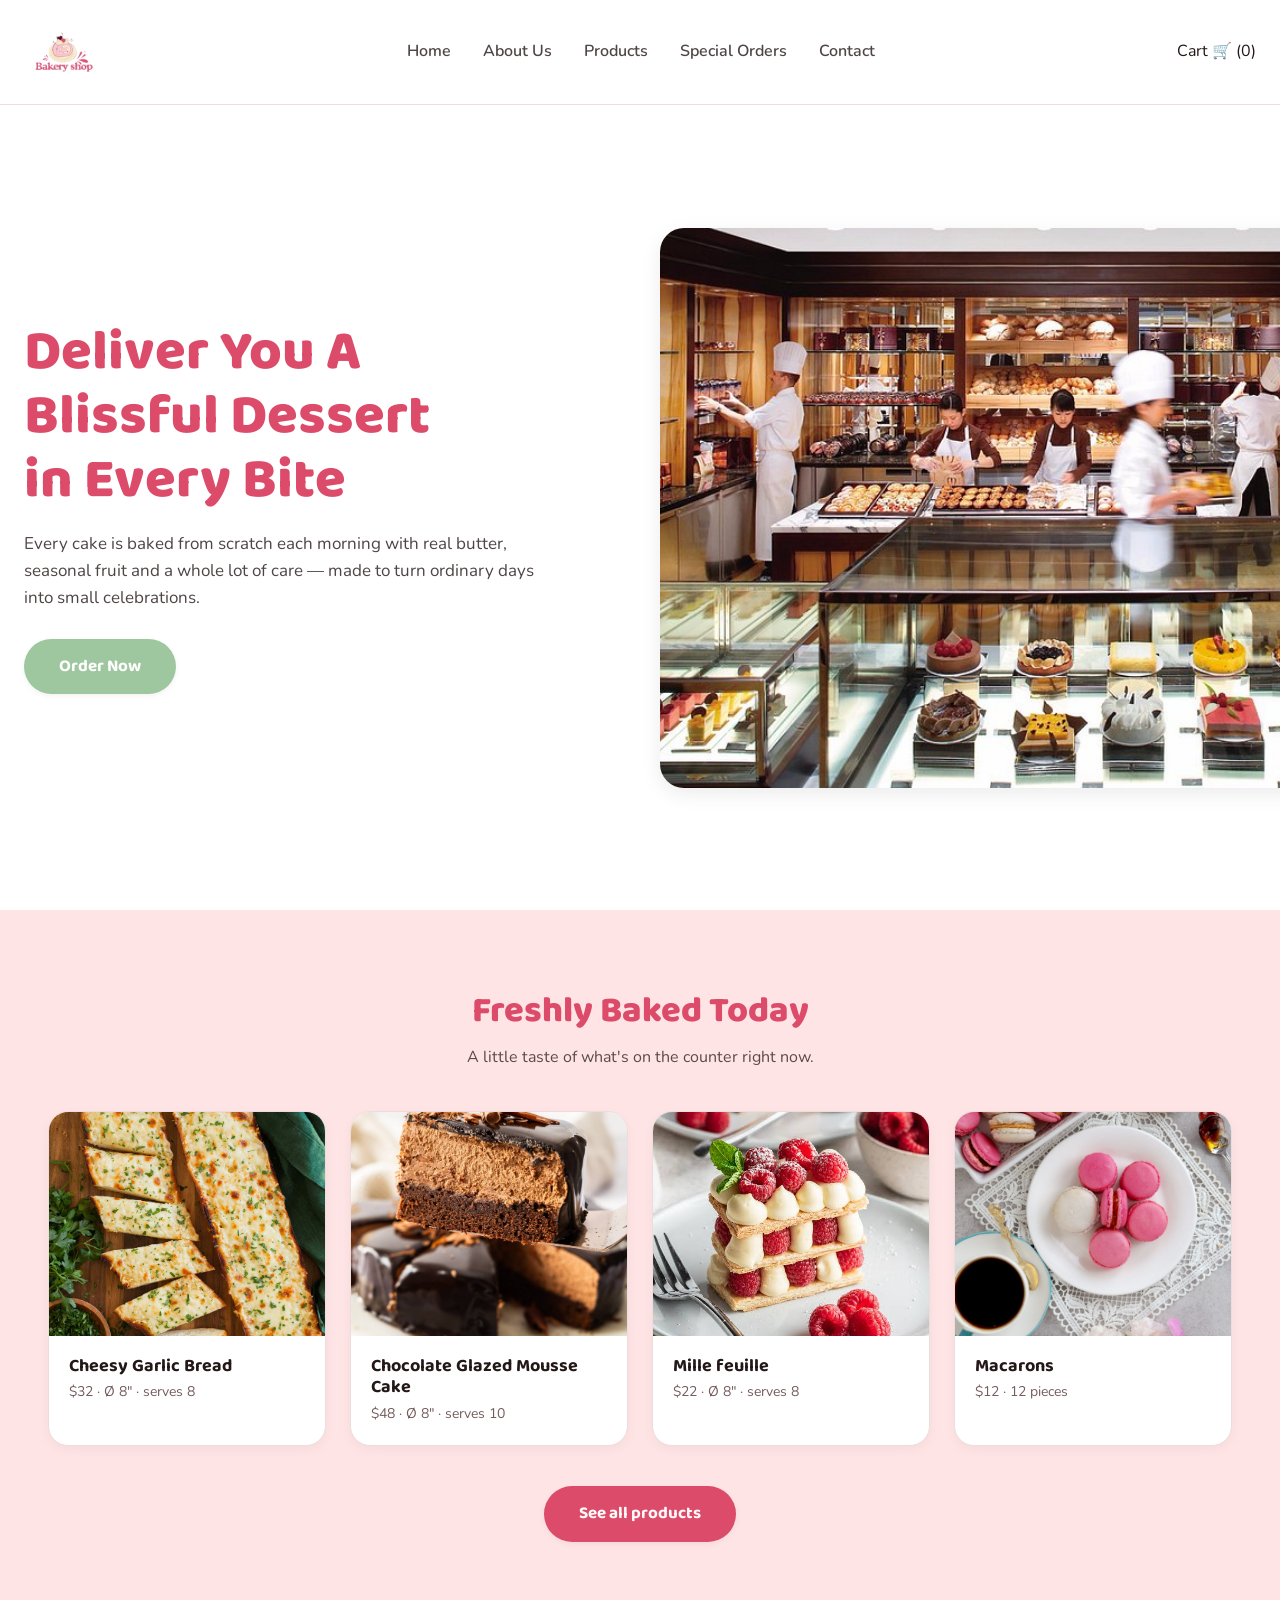
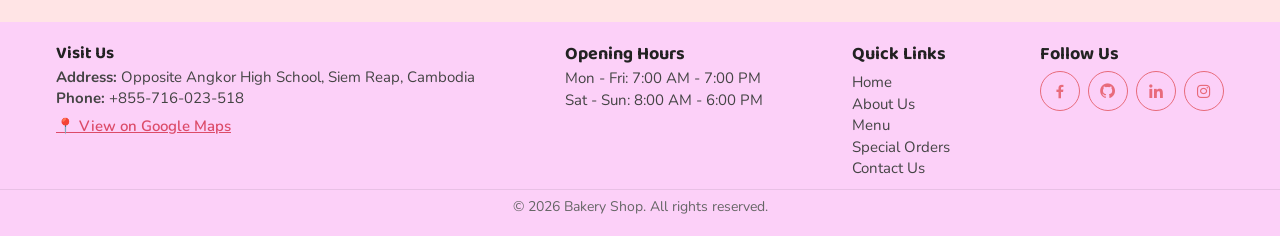
==== index.html @ 55cea6f2 "Update index.html" ====
<!DOCTYPE html>
<html lang="en">
<head>
  <meta charset="utf-8" />
  <meta name="viewport" content="width=device-width, initial-scale=1" />
  <title>Backery Shop</title>
  <meta name="description" content="Handcrafted cakes, cupcakes and tarts baked fresh daily. Order online or design your own special celebration cake." />
  <!-- Boxicons -->
  <link href="https://unpkg.com/boxicons@2.1.4/css/boxicons.min.css" rel="stylesheet">
  <link rel="icon" href="images/logo.png" type="image/png" />
  <link rel="preconnect" href="https://fonts.googleapis.com" />
  <link rel="preconnect" href="https://fonts.gstatic.com" crossorigin />
  <link href="https://fonts.googleapis.com/css2?family=Baloo+2:wght@600;700;800&family=Nunito:wght@400;600;700&display=swap" rel="stylesheet" />
  <link rel="stylesheet" href="css/style.css" />
</head>
<body>
  <header class="site-header">
    <div class="container header-inner">
      <a href="html/index.html" class="logo"><img src="images/logo.png" alt="Bakery Shop logo" /></a>
      <nav class="nav">
        <a href="html/index.html">Home</a>
        <a href="html/about.html">About Us</a>
        <a href="html/products.html">Products</a>
        <a href="html/special-orders.html">Special Orders</a>
        <a href="html/contact.html">Contact</a>
      </nav>
      <!-- ADD THE CART LINK HERE -->
      <a href="html/cart.html" id="nav-cart-link">Cart 🛒 (<span class="cart-count">0</span>)</a>
    </div>
  </header>

  <main>
    <section class="hero">
      <div class="hero-text">
        <h1>Deliver You A<br />Blissful Dessert<br />in Every Bite</h1>
        <p>Every cake is baked from scratch each morning with real butter, seasonal fruit and a whole lot of care — made to turn ordinary days into small celebrations.</p>
        <a href="html/products.html" class="btn btn-mint">Order Now</a>
      </div>
      <div class="hero-image">
        <img src="images/hero.png" alt="Assorted mini cakes decorated with fresh fruit and flowers" />
      </div>
    </section>

    <section class="section section-blush">
      <div class="container">
        <h2 class="section-title">Freshly Baked Today</h2>
        <p class="section-subtitle">A little taste of what's on the counter right now.</p>
        <div id="featured-grid" class="card-grid four"></div>
        <div class="center" style="margin-top:2.5rem">
          <a href="html/products.html" class="btn btn-blush">See all products</a>
        </div>
      </div>
    </section>
  </main>

 <footer class="site-footer">
  <div class="container footer-inner">
    <div>
      <h2>Visit Us</h2>
      <p><strong>Address:</strong> Opposite Angkor High School, Siem Reap, Cambodia</p>
      <p><strong>Phone:</strong> +855-716-023-518</p>
      <p style="margin-top: 8px;">
        <a href="https://maps.google.com/?q=Angkor+High+School+Siem+Reap" target="_blank" rel="noopener noreferrer" style="text-decoration: underline; color: var(--primary); font-weight: 600;">
          📍 View on Google Maps
        </a>
      </p>
    </div>

    <div>
      <h3>Opening Hours</h3>
      <p>Mon - Fri: 7:00 AM - 7:00 PM</p>
      <p>Sat - Sun: 8:00 AM - 6:00 PM</p>
    </div>

    <div>
      <h3>Quick Links</h3>
      <ul style="list-style: none; margin-top: 8px; line-height: 1.8;">
        <li><a href="html/index.html">Home</a></li>
        <li><a href="html/about.html">About Us</a></li>
        <li><a href="html/products.html">Menu</a></li>
        <li><a href="html/special-orders.html">Special Orders</a></li>
        <li><a href="html/contact.html">Contact Us</a></li>
      </ul>
    </div>

    <div class="footer-social">
      <h3>Follow Us</h3>
      <div class="social-media">
        <a href="https://web.facebook.com/chhouk.sreyying/"><i class='bx bxl-facebook'></i></a>
        <a href="https://github.com/chhouksreyying-svg"><i class='bx bxl-github'></i></a>
        <a href="https://www.linkedin.com/in/chhouk-sreyying-0b2b1b21a/"><i class='bx bxl-linkedin'></i></a>
        <a href="https://www.instagram.com/dohyinn_/"><i class='bx bxl-instagram'></i></a>
      </div>
    </div>
  </div>
  <div class="footer-bottom">
    <p>&copy; 2026 Bakery Shop. All rights reserved.</p>
  </div>
</footer>

  <script src="javascript/script.js"></script>
  <script>renderFeatured();</script>
</body>
</html>
---- css/style.css ----
/* Bakery Shop — Full Screen Hero & Pixel-Based Styles */

:root {
  --background: #ffffff;
  --foreground: oklch(0.22 0.02 20);
  --primary: oklch(0.62 0.18 12);
  --primary-foreground: oklch(0.99 0.005 20);
  --muted-foreground: oklch(0.5 0.03 20);
  --border: oklch(0.91 0.02 20);
  --mint: oklch(0.79 0.07 145);
  --blush: oklch(0.94 0.03 15);
  --footer: oklch(0.9 0.06 330);
  --font-display: "Baloo 2", ui-rounded, system-ui, sans-serif;
  --font-sans: "Nunito", ui-sans-serif, system-ui, sans-serif;
}

*,
*::before,
*::after {
  margin: 0;
  padding: 0;
  box-sizing: border-box;
}

html {
  font-size: 16px;
  scroll-behavior: smooth;
}

body {
  background: var(--background);
  color: var(--foreground);
  font-family: var(--font-sans);
  line-height: 1.6;
  display: flex;
  flex-direction: column;
  min-height: 100vh;
  width: 100%;
  overflow-x: hidden;
}

main {
  flex: 1;
  width: 100%;
}

h1,
h2,
h3,
h4 {
  font-family: var(--font-display);
  line-height: 1.2;
}

img {
  display: block;
  max-width: 100%;
  height: auto;
}

a {
  color: inherit;
  text-decoration: none;
}

/* ---------- Layout Containers ---------- */
.container {
  width: 100%;
  max-width: 1280px;
  margin: 0 auto;
  padding-left: 24px;
  padding-right: 24px;
}

.center {
  text-align: center;
}

/* ---------- Header ---------- */
.site-header {
  width: 100%;
  position: sticky;
  top: 0;
  z-index: 1000;
  background: rgba(255, 255, 255, 0.95);
  backdrop-filter: blur(8px);
  border-bottom: 1px solid var(--border);
}

.header-inner {
  width: 100%;
  max-width: 1280px;
  margin: 0 auto;
  display: flex;
  align-items: center;
  justify-content: space-between;
  gap: 16px;
  padding: 12px 24px;
}

.logo img {
  height: 80px;
  width: 80px;
  object-fit: contain;
  transition: transform 0.2s ease;
}

.logo img:hover {
  transform: scale(1.03);
}

.nav {
  display: flex;
  flex-wrap: wrap;
  gap: 16px 32px;
  font-weight: 600;
  justify-content: flex-end;
}

.nav a {
  color: color-mix(in oklch, var(--foreground) 80%, transparent);
  transition: color 0.2s ease;
  position: relative;
}

.nav a::after {
  content: '';
  position: absolute;
  width: 0;
  height: 2px;
  bottom: -4px;
  left: 0;
  background-color: var(--primary);
  transition: width 0.2s ease;
}

.nav a:hover::after,
.nav a.active::after {
  width: 100%;
}

.nav a:hover,
.nav a.active {
  color: var(--primary);
}

/* ---------- Buttons ---------- */
.btn {
  display: inline-block;
  padding: 14px 35px;
  border: none;
  border-radius: 9999px;
  font-family: var(--font-display);
  font-size: 17px;
  font-weight: 700;
  cursor: pointer;
  text-align: center;
  transition: transform 0.15s ease, filter 0.15s ease, box-shadow 0.15s ease;
  box-shadow: 0 2px 6px rgba(0, 0, 0, 0.05);
}

.btn:hover {
  transform: translateY(-2px);
  filter: brightness(1.05);
  box-shadow: 0 4px 12px rgba(0, 0, 0, 0.1);
}

.btn-mint {
  background: var(--mint);
  color: #fff;
}

.btn-blush {
  background: var(--primary);
  color: var(--primary-foreground);
}

.btn-outline {
  background: transparent;
  border: 1px solid var(--border);
  color: var(--foreground);
}

.btn-row {
  margin-top: 32px;
  display: flex;
  flex-wrap: wrap;
  gap: 12px;
}

/* ---------- Hero Section (Full Screen Size) ---------- */
.hero {
  width: 100%;
  max-width: 1280px;
  margin: 0 auto;
  display: grid;
  grid-template-columns: 1fr 1fr;
  align-items: center;
  min-height: calc(100vh - 95px);
  padding: 40px 24px;
  gap: 40px;
}

.hero-text {
  display: flex;
  flex-direction: column;
  justify-content: center;
  padding: 24px 0;
}

.hero-text h1 {
  font-size: clamp(38px, 4.5vw, 56px);
  font-weight: 800;
  line-height: 1.15;
  color: var(--primary);
}

.hero-text p {
  margin: 16px 0 28px;
  max-width: 520px;
  color: color-mix(in oklch, var(--foreground) 80%, transparent);
  font-size: 17px;
}

.hero-text .btn {
  align-self: flex-start;
}

.hero-image {
  width: 120%;
  height: 100%;
  max-height: 560px;
  border-radius: 24px;
  overflow: hidden;
  box-shadow: 0 6px 20px rgba(0, 0, 0, 0.08);
}

.hero-image img {
  width: 100%;
  height: 100%;
  object-fit: cover;
}

/* ---------- Sections / Pages ---------- */
.section {
  width: 100%;
  padding: 80px 24px;
}

.section-blush {
  background: var(--blush);
  width: 100%;
}

.page {
  width: 100%;
  max-width: 1280px;
  margin: 0 auto;
  padding: 50px 24px 80px 24px;
}

.section-title {
  font-size: 36px;
  font-weight: 800;
  color: var(--primary);
  text-align: center;
}

.section-subtitle {
  margin: 12px auto 0;
  max-width: 580px;
  text-align: center;
  color: color-mix(in oklch, var(--foreground) 75%, transparent);
}

.page-title {
  font-size: 36px;
  font-weight: 800;
  color: var(--primary);
}

.page-subtitle {
  margin-top: 12px;
  max-width: 580px;
  color: color-mix(in oklch, var(--foreground) 75%, transparent);
}

.body-text {
  margin-top: 16px;
  color: color-mix(in oklch, var(--foreground) 80%, transparent);
}

/* ---------- About Page (Full Screen Size Match) ---------- */
.about-grid {
  display: grid;
  gap: 40px;
  align-items: center;
  max-width: 1280px;
  width: 100%;
  margin: 0 auto;
  min-height: calc(100vh - 180px);
}

@media (min-width: 768px) {
  .about-grid {
    grid-template-columns: 1fr 1fr;
  }
}

.about-image {
  border-radius: 24px;
  box-shadow: 0 6px 20px rgba(0, 0, 0, 0.08);
  width: 100%;
  max-height: 560px;
  object-fit: cover;
}

.stats {
  margin-top: 32px;
  display: grid;
  grid-template-columns: repeat(3, 1fr);
  gap: 16px;
  text-align: center;
}

.stat {
  background: var(--blush);
  border-radius: 16px;
  padding: 16px;
  border: 1px solid color-mix(in oklch, var(--primary) 15%, transparent);
}

.stat dt {
  font-family: var(--font-display);
  font-size: 28px;
  font-weight: 800;
  color: var(--primary);
}

.stat dd {
  margin-top: 4px;
  font-size: 13px;
  color: color-mix(in oklch, var(--foreground) 70%, transparent);
}

/* ---------- Simple Product Cards ---------- */
.card-grid {
  margin-top: 40px;
  display: grid;
  gap: 24px;
  grid-template-columns: repeat(auto-fit, minmax(260px, 1fr));
  width: 100%;
}

@media (min-width: 1024px) {
  .card-grid.four {
    grid-template-columns: repeat(4, 1fr);
  }
}

.card {
  display: flex;
  flex-direction: column;
  background: #fff;
  border-radius: 20px;
  overflow: hidden;
  box-shadow: 0 4px 12px rgba(0, 0, 0, 0.04);
  transition: transform 0.25s ease, box-shadow 0.25s ease;
  border: 1px solid var(--border);
}

.card:hover {
  transform: translateY(-6px);
  box-shadow: 0 10px 24px rgba(0, 0, 0, 0.08);
}

.card img {
  height: 224px;
  width: 100%;
  object-fit: cover;
  transition: transform 0.4s ease;
}

.card-grid.tall .card img {
  height: 256px;
}

.card:hover img {
  transform: scale(1.04);
}

.card-body {
  padding: 20px;
  display: flex;
  flex-direction: column;
  flex-grow: 1;
}

.card-body h3 {
  font-size: 18px;
  font-weight: 700;
}

.card-body p {
  margin-top: 4px;
  font-size: 14px;
  color: var(--muted-foreground);
}

/* ---------- Menu Overlay Cards ---------- */
.menu-grid {
  margin-top: 40px;
  display: grid;
  gap: 24px;
  grid-template-columns: repeat(auto-fill, minmax(300px, 1fr));
  width: 100%;
}

.menu-card {
  position: relative;
  overflow: hidden;
  border-radius: 20px;
  box-shadow: 0 4px 12px rgba(0, 0, 0, 0.04);
  border: 1px solid var(--border);
  background: #fff;
}

.menu-card>img {
  height: 320px;
  width: 100%;
  object-fit: cover;
  transition: transform 0.4s ease;
}

.menu-card:hover>img {
  transform: scale(1.04);
}

.menu-overlay {
  position: absolute;
  inset: 0;
  display: flex;
  flex-direction: column;
  justify-content: space-between;
  padding: 24px;
  background: linear-gradient(to top, rgba(0, 0, 0, 0.8), rgba(0, 0, 0, 0.3) 50%, rgba(0, 0, 0, 0.1));
  color: var(--primary-foreground);
}

.menu-overlay h2 {
  font-size: 21px;
  font-weight: 700;
  text-shadow: 0 1px 3px rgba(0, 0, 0, 0.4);
}

.menu-overlay .desc {
  margin-top: 6px;
  font-size: 14px;
  color: color-mix(in oklch, var(--primary-foreground) 85%, transparent);
  display: -webkit-box;
  line-clamp: 2;
  -webkit-line-clamp: 2;
  -webkit-box-orient: vertical;
  overflow: hidden;
}

.menu-row {
  display: flex;
  justify-content: space-between;
  font-size: 17px;
  font-weight: 600;
}

.menu-row.small {
  font-size: 14px;
  color: color-mix(in oklch, var(--primary-foreground) 90%, transparent);
  margin-top: 2px;
}

.menu-order {
  margin-top: 16px;
  display: block;
  text-align: center;
  background: var(--primary);
  color: var(--primary-foreground);
  border-radius: 9999px;
  padding: 10px 0;
  font-size: 15px;
  font-weight: 600;
  transition: filter 0.15s ease;
}

.menu-order:hover {
  filter: brightness(1.1);
}

/* ---------- Product Detail Page (Full Screen Size Match) ---------- */
.detail-grid {
  display: grid;
  gap: 40px;
  align-items: center;
  max-width: 1280px;
  width: 100%;
  margin: 0 auto;
  min-height: calc(100vh - 180px);
}

@media (min-width: 768px) {
  .detail-grid {
    grid-template-columns: 1fr 1fr;
  }
}

.detail-image {
  width: 100%;
  max-height: 560px;
  border-radius: 24px;
  object-fit: cover;
  box-shadow: 0 6px 20px rgba(0, 0, 0, 0.08);
}

.info-boxes {
  margin-top: 32px;
  display: grid;
  grid-template-columns: repeat(3, 1fr);
  gap: 16px;
}

.info-box {
  background: var(--blush);
  border-radius: 16px;
  padding: 16px;
  border: 1px solid color-mix(in oklch, var(--primary) 15%, transparent);
}

.info-box dt {
  font-size: 12px;
  text-transform: uppercase;
  letter-spacing: 0.05em;
  color: color-mix(in oklch, var(--foreground) 60%, transparent);
}

.info-box dd {
  margin-top: 4px;
  font-weight: 700;
  font-size: 15px;
}
/* order confirmed */
.page-container {
  width: 100%;
  background-color: #FFE4E5;
  display: flex;
  align-items: center;
  justify-content: center;
  padding: 3rem 1rem;
  min-height: calc(100vh - 95px);

}

/* White Card Box */
.confirmed {
  background-color: #ffffff !important; /* Keeps the card white */
  border: 1px solid #fcd7de;
  border-radius: 20px;
  padding: 2.5rem 2rem;
  max-width: 700px;
  width: 100%;
  text-align: center;
  box-shadow: 0 10px 25px rgba(0, 0, 0, 0.05);
  margin: 0 auto;
}
/* Emoji / Icon row */
.confirmed .icons-row {
  font-size: 2.2rem;
  margin-bottom: 1rem;
  display: flex;
  justify-content: center;
  gap: 12px;
}

.confirmed h1 {
  font-family: 'Baloo 2', cursive;
  font-size: 2rem;
  font-weight: 700;
  color: #1a1a1a;
  margin-bottom: 0.5rem;
}

.confirmed .order-ref {
  font-size: 0.95rem;
  color: #666666;
  margin-bottom: 1.25rem;
}

.confirmed .order-ref strong {
  color: #333333;
}

.confirmed p {
  font-family: 'Nunito', sans-serif;
  color: #555555;
  font-size: 0.95rem;
  line-height: 1.6;
  margin-bottom: 2rem;
}

/* Button Group */
.confirmed .btn-group {
  display: flex;
  gap: 12px;
  justify-content: center;
  flex-wrap: wrap;
}

/* Solid Pink Button */
.confirmed .btn-blush {
  display: inline-block;
  background-color: #d86c83;
  color: #ffffff;
  padding: 0.75rem 1.8rem;
  border-radius: 50px;
  font-weight: 700;
  font-size: 0.95rem;
  text-decoration: none;
  box-shadow: 0 4px 12px rgba(216, 108, 131, 0.25);
  transition: all 0.2s ease;
  border: 2px solid #d86c83;
}

.confirmed .btn-blush:hover {
  background-color: #c45b72;
  border-color: #c45b72;
  transform: translateY(-1px);
}

/* Outline Green/Sage Button */
.confirmed .btn-outline-sage {
  display: inline-block;
  background-color: transparent;
  color: #5b8c66;
  padding: 0.75rem 1.8rem;
  border-radius: 50px;
  font-weight: 700;
  font-size: 0.95rem;
  text-decoration: none;
  border: 2px solid #a2c7a7;
  transition: all 0.2s ease;
}

.confirmed .btn-outline-sage:hover {
  background-color: #f0f7f1;
  transform: translateY(-1px);
}
/* ---------- Contact ---------- */

.contact-container {
    display: flex;
    align-items: flex-start;
    gap: 50px;
    padding: 60px 20px;
    max-width: 1100px;
    margin: 0 auto;
    min-height: calc(100vh - 95px);
}

.contact-info, .contact-form {
    flex: 1;
}

/* Elevate the form box with a white background and card shadow */
.contact-form {
    background: #ffffff;
    padding: 40px;
    border-radius: 16px;
    box-shadow: 0 10px 30px rgba(0, 0, 0, 0.05);
}

/* Style input fields nicely */
.contact-form input, 
.contact-form textarea {
    width: 100%;
    padding: 14px;
    margin-bottom: 20px;
    border: 1px solid #ffd1d1;
    border-radius: 8px;
    background-color: #fff9f9;
    font-size: 14px;
    font-family: inherit;
    transition: all 0.3s ease;
}

.contact-form input:focus, 
.contact-form textarea:focus {
    border-color: #e07a84;
    outline: none;
    box-shadow: 0 0 0 3px rgba(224, 122, 132, 0.15);
}

/* Full-width styling for the submit button */
.submit-btn {
    width: 100%;
    padding: 14px;
    font-size: 16px;
    cursor: pointer;
    border-radius: 8px;
    transition: background 0.3s ease, transform 0.2s ease;
}

.submit-btn:hover {
    transform: translateY(-2px);
}

/* Responsive adjustment for mobile screens */
@media (max-width: 768px) {
    .contact-container {
        flex-direction: column;
        gap: 30px;
    }
}

/* ---------- submit confirmed ---------- */

.confirmation-page-wrapper {
    display: flex;
    justify-content: center;
    align-items: center;
    padding: 50px 20px;
}

.confirmation-card {
    background: #ffffff;
    max-width: 700px;
    width: 100%;
    padding: 40px 30px;
    border-radius: 20px;
    box-shadow: 0 15px 35px rgba(0, 0, 0, 0.06);
    text-align: center;
    border: 2px solid #ffe6e6;
}

.conf-badge {
    width: 70px;
    height: 70px;
    margin: 0 auto 20px auto;
    background: #fff0f3;
    border-radius: 50%;
    display: flex;
    align-items: center;
    justify-content: center;
    box-shadow: 0 5px 15px rgba(224, 122, 132, 0.15);
}

.conf-badge img {
    width: 20px;
    height:​ 20px;
    object-fit: contain;
}

.confirmation-card .page-title {
    font-size: 2rem;
    color: #d16b75;
    margin-bottom: 15px;
}

.confirmation-intro {
    font-size: 1.05rem;
    line-height: 1.6;
    color: #555;
    margin-bottom: 30px;
}

/* Next Steps Container */
.next-steps-box {
    background: #fff9f9;
    border: 1px dashed #ffd1d1;
    border-radius: 12px;
    padding: 20px 25px;
    text-align: left;
    margin-bottom: 35px;
}

.next-steps-box h3 {
    font-size: 1.1rem;
    color: #444;
    margin-bottom: 12px;
    font-family: 'Baloo 2', cursive;
}

.next-steps-box ul {
    list-style: none;
    padding: 0;
    margin: 0;
}

.next-steps-box li {
    font-size: 0.95rem;
    color: #666;
    margin-bottom: 8px;
    display: flex;
    align-items: center;
    gap: 10px;
}

.next-steps-box li i {
    color: #72a984;
    font-size: 1.2rem;
}

/* Action Buttons Container */
.confirmation-actions {
    display: flex;
    gap: 15px;
    justify-content: center;
}

.confirmation-actions .btn {
    padding: 12px 24px;
    border-radius: 8px;
    font-weight: 600;
    text-decoration: none;
    transition: all 0.3s ease;
}

.btn-outline {
    background: transparent;
    border: 2px solid #72a984;
    color: #72a984;
}

.btn-outline:hover {
    background: #72a984;
    color: #fff;
}

/* Responsive adjustments */
@media (max-width: 600px) {
    .confirmation-actions {
        flex-direction: column;
    }
    .confirmation-card {
        padding: 30px 20px;
    }
}
/* Compact Site Footer */
.site-footer {
  background-color: #FCD0F8;
  padding: 22px 0 18px 0; /* Tight top & bottom padding */
  font-size: 15px;
  color: #444;
}

.footer-inner {
  max-width: 1200px;
  margin: 0 auto;
  padding: 0 16px;
  display: flex;
  justify-content: space-between;
  align-items: flex-start;
  gap: 18px;
  flex-wrap: wrap;
}

.footer-inner h2 {
  font-size: 17px; /* Same font size to keep spacing tight */
  font-weight: 700;
  margin: 0 0 4px 0; /* Minimal margin under titles */
  color: #222;
}
.footer-inner h3 {
  font-size: 18px; /* Same font size to keep spacing tight */
  font-weight: 700;
  margin: 0 0 4px 0; /* Minimal margin under titles */
  color: #222;
}

.footer-inner p {
  margin: 0 0 2px 0;
  line-height: 1.3;
  font-size: 15px;
}

.footer-inner ul {
  padding: 0;
  margin: 0;
  list-style: none;
}

.footer-inner ul li {
  margin-bottom: 2px;
  line-height: 1.3;
}

.footer-inner ul li a {
  text-decoration: none;
  color: #444;
  font-size: 15px;
  transition: color 0.2s;
}

.footer-inner ul li a:hover {
  color: #e86b7b;
}

/* Compact Social Icons */
.social-media {
  display: flex;
  gap: 8px;
  margin-top: 6px;
}

.social-media a {
  width: 40px;
  height: 40px;
  border-radius: 50%;
  border: 1.5px solid #e86b7b;
  color: #e86b7b;
  display: flex;
  align-items: center;
  justify-content: center;
  font-size: 18px;
  text-decoration: none;
  transition: all 0.2s ease;
}

.social-media a:hover {
  background-color: #e86b7b;
  color: #fff;
}

/* Slim Footer Bottom */
.footer-bottom {
  border-top: 1px solid rgba(0, 0, 0, 0.08);
  margin-top: 8px;
  padding-top: 6px;
  text-align: center;
  font-size: 14px;
  color: #666;
}
/* ---------- Media Queries for Mobile Fine-Tuning ---------- */
@media (max-width: 768px) {
  .header-inner {
    flex-direction: column;
    align-items: center;
    padding: 16px;
  }

  .nav {
    justify-content: center;
    gap: 12px 20px;
  }

  .hero {
    grid-template-columns: 1fr;
    min-height: auto;
    padding: 40px 24px;
  }

  .hero-text {
    padding: 16px 0;
    align-items: center;
    text-align: center;
  }

  .hero-text p {
    margin-left: auto;
    margin-right: auto;
  }

  .hero-text .btn {
    align-self: center;
  }

  .hero-image {
    min-height: 280px;
  }

  .info-boxes,
  .stats {
    grid-template-columns: repeat(2, 1fr);
  }

  .footer-inner {
    flex-direction: column;
    align-items: flex-start;
  }
}

@media (max-width: 480px) {

  .info-boxes,
  .stats {
    grid-template-columns: 1fr;
  }
}
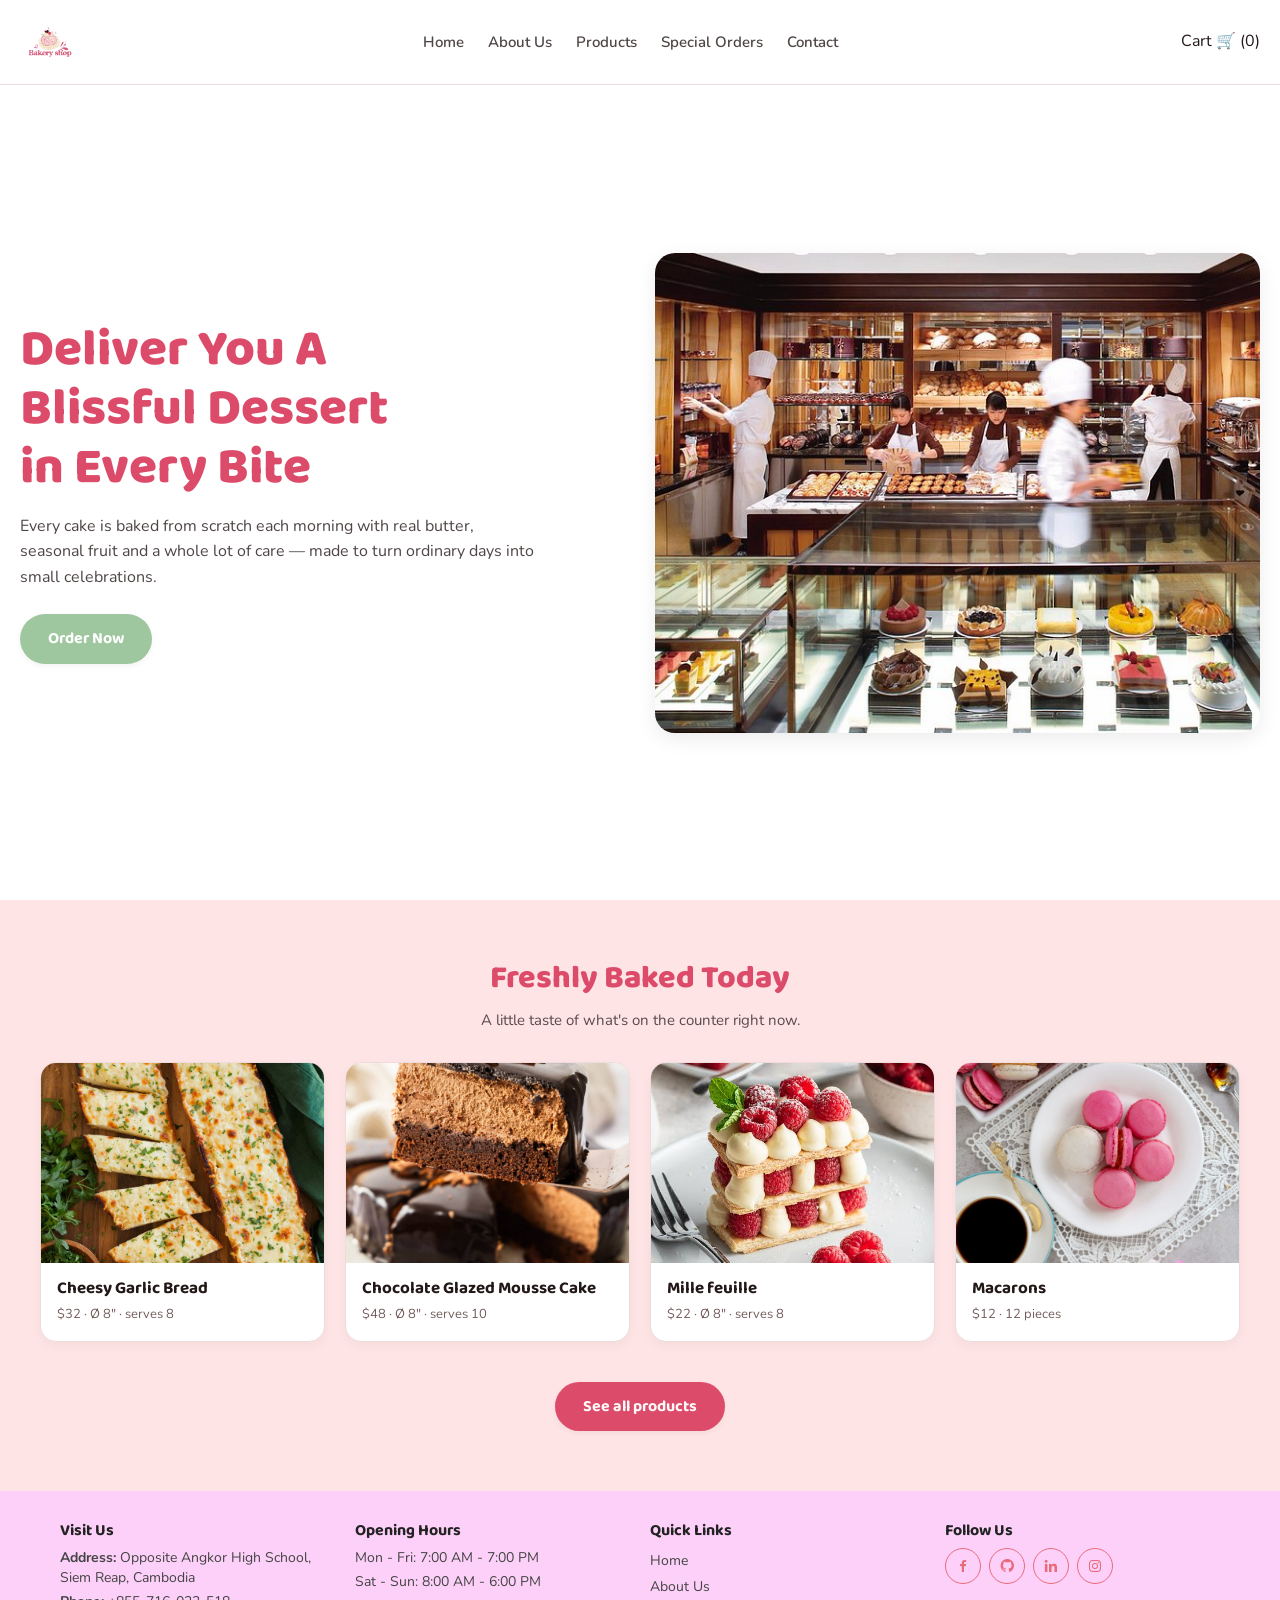
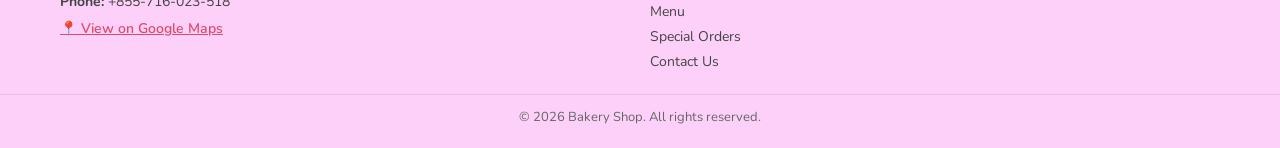
==== commit 3608c421: "final" ====
--- a/index.html
+++ b/index.html
@@ -16,13 +16,13 @@
 <body>
   <header class="site-header">
     <div class="container header-inner">
-      <a href="html/index.html" class="logo"><img src="images/logo.png" alt="Bakery Shop logo" /></a>
+      <a href="index.html" class="logo"><img src="images/logo.png" alt="Bakery Shop logo" /></a>
       <nav class="nav">
-        <a href="html/index.html">Home</a>
-        <a href="html/about.html">About Us</a>
-        <a href="html/products.html">Products</a>
-        <a href="html/special-orders.html">Special Orders</a>
-        <a href="html/contact.html">Contact</a>
+        <a href="#">Home</a>
+        <a href="about.html">About Us</a>
+        <a href="products.html">Products</a>
+        <a href="special-orders.html">Special Orders</a>
+        <a href="contact.html">Contact</a>
       </nav>
       <!-- ADD THE CART LINK HERE -->
       <a href="html/cart.html" id="nav-cart-link">Cart 🛒 (<span class="cart-count">0</span>)</a>
@@ -75,7 +75,7 @@
     <div>
       <h3>Quick Links</h3>
       <ul style="list-style: none; margin-top: 8px; line-height: 1.8;">
-        <li><a href="html/index.html">Home</a></li>
+        <li><a href="#">Home</a></li>
         <li><a href="html/about.html">About Us</a></li>
         <li><a href="html/products.html">Menu</a></li>
         <li><a href="html/special-orders.html">Special Orders</a></li>
--- a/css/style.css
+++ b/css/style.css
@@ -68,21 +68,21 @@
   width: 100%;
   max-width: 1280px;
   margin: 0 auto;
-  padding-left: 24px;
-  padding-right: 24px;
+  padding-left: 20px;
+  padding-right: 20px;
 }
 
 .center {
   text-align: center;
 }
 
-/* ---------- Header ---------- */
+/* ---------- Header & Responsive Navigation ---------- */
 .site-header {
   width: 100%;
   position: sticky;
   top: 0;
   z-index: 1000;
-  background: rgba(255, 255, 255, 0.95);
+  background: rgba(255, 255, 255, 0.98);
   backdrop-filter: blur(8px);
   border-bottom: 1px solid var(--border);
 }
@@ -95,12 +95,12 @@
   align-items: center;
   justify-content: space-between;
   gap: 16px;
-  padding: 12px 24px;
+  padding: 12px 20px;
 }
 
 .logo img {
-  height: 80px;
-  width: 80px;
+  height: 60px;
+  width: 60px;
   object-fit: contain;
   transition: transform 0.2s ease;
 }
@@ -112,15 +112,17 @@
 .nav {
   display: flex;
   flex-wrap: wrap;
-  gap: 16px 32px;
+  gap: 12px 24px;
   font-weight: 600;
   justify-content: flex-end;
+  align-items: center;
 }
 
 .nav a {
   color: color-mix(in oklch, var(--foreground) 80%, transparent);
   transition: color 0.2s ease;
   position: relative;
+  font-size: 15px;
 }
 
 .nav a::after {
@@ -147,11 +149,11 @@
 /* ---------- Buttons ---------- */
 .btn {
   display: inline-block;
-  padding: 14px 35px;
+  padding: 12px 28px;
   border: none;
   border-radius: 9999px;
   font-family: var(--font-display);
-  font-size: 17px;
+  font-size: 16px;
   font-weight: 700;
   cursor: pointer;
   text-align: center;
@@ -182,13 +184,13 @@
 }
 
 .btn-row {
-  margin-top: 32px;
+  margin-top: 24px;
   display: flex;
   flex-wrap: wrap;
   gap: 12px;
 }
 
-/* ---------- Hero Section (Full Screen Size) ---------- */
+/* ---------- Hero Section ---------- */
 .hero {
   width: 100%;
   max-width: 1280px;
@@ -196,30 +198,30 @@
   display: grid;
   grid-template-columns: 1fr 1fr;
   align-items: center;
-  min-height: calc(100vh - 95px);
-  padding: 40px 24px;
-  gap: 40px;
+  min-height: calc(100vh - 85px);
+  padding: 40px 20px;
+  gap: 30px;
 }
 
 .hero-text {
   display: flex;
   flex-direction: column;
   justify-content: center;
-  padding: 24px 0;
+  padding: 16px 0;
 }
 
 .hero-text h1 {
-  font-size: clamp(38px, 4.5vw, 56px);
+  font-size: clamp(32px, 4vw, 52px);
   font-weight: 800;
   line-height: 1.15;
   color: var(--primary);
 }
 
 .hero-text p {
-  margin: 16px 0 28px;
+  margin: 16px 0 24px;
   max-width: 520px;
   color: color-mix(in oklch, var(--foreground) 80%, transparent);
-  font-size: 17px;
+  font-size: 16px;
 }
 
 .hero-text .btn {
@@ -227,10 +229,10 @@
 }
 
 .hero-image {
-  width: 120%;
+  width: 100%;
   height: 100%;
-  max-height: 560px;
-  border-radius: 24px;
+  max-height: 480px;
+  border-radius: 20px;
   overflow: hidden;
   box-shadow: 0 6px 20px rgba(0, 0, 0, 0.08);
 }
@@ -244,7 +246,7 @@
 /* ---------- Sections / Pages ---------- */
 .section {
   width: 100%;
-  padding: 80px 24px;
+  padding: 60px 20px;
 }
 
 .section-blush {
@@ -256,31 +258,32 @@
   width: 100%;
   max-width: 1280px;
   margin: 0 auto;
-  padding: 50px 24px 80px 24px;
+  padding: 40px 20px 60px 20px;
 }
 
 .section-title {
-  font-size: 36px;
+  font-size: 32px;
   font-weight: 800;
   color: var(--primary);
   text-align: center;
 }
 
 .section-subtitle {
-  margin: 12px auto 0;
+  margin: 10px auto 0;
   max-width: 580px;
   text-align: center;
   color: color-mix(in oklch, var(--foreground) 75%, transparent);
+  font-size: 15px;
 }
 
 .page-title {
-  font-size: 36px;
+  font-size: 32px;
   font-weight: 800;
   color: var(--primary);
 }
 
 .page-subtitle {
-  margin-top: 12px;
+  margin-top: 10px;
   max-width: 580px;
   color: color-mix(in oklch, var(--foreground) 75%, transparent);
 }
@@ -290,15 +293,16 @@
   color: color-mix(in oklch, var(--foreground) 80%, transparent);
 }
 
-/* ---------- About Page (Full Screen Size Match) ---------- */
+/* ---------- About Page ---------- */
 .about-grid {
   display: grid;
-  gap: 40px;
+  gap: 30px;
   align-items: center;
   max-width: 1280px;
   width: 100%;
   margin: 0 auto;
-  min-height: calc(100vh - 180px);
+  min-height: calc(110vh - 100px);
+
 }
 
 @media (min-width: 768px) {
@@ -308,47 +312,47 @@
 }
 
 .about-image {
-  border-radius: 24px;
+  border-radius: 20px;
   box-shadow: 0 6px 20px rgba(0, 0, 0, 0.08);
   width: 100%;
-  max-height: 560px;
+  max-height: 480px;
   object-fit: cover;
 }
 
 .stats {
-  margin-top: 32px;
+  margin-top: 24px;
   display: grid;
   grid-template-columns: repeat(3, 1fr);
-  gap: 16px;
+  gap: 12px;
   text-align: center;
 }
 
 .stat {
   background: var(--blush);
-  border-radius: 16px;
-  padding: 16px;
+  border-radius: 14px;
+  padding: 14px 10px;
   border: 1px solid color-mix(in oklch, var(--primary) 15%, transparent);
 }
 
 .stat dt {
   font-family: var(--font-display);
-  font-size: 28px;
+  font-size: 24px;
   font-weight: 800;
   color: var(--primary);
 }
 
 .stat dd {
   margin-top: 4px;
-  font-size: 13px;
+  font-size: 12px;
   color: color-mix(in oklch, var(--foreground) 70%, transparent);
 }
 
-/* ---------- Simple Product Cards ---------- */
+/* ---------- Card Grids ---------- */
 .card-grid {
-  margin-top: 40px;
+  margin-top: 30px;
   display: grid;
-  gap: 24px;
-  grid-template-columns: repeat(auto-fit, minmax(260px, 1fr));
+  gap: 20px;
+  grid-template-columns: repeat(auto-fit, minmax(240px, 1fr));
   width: 100%;
 }
 
@@ -362,7 +366,7 @@
   display: flex;
   flex-direction: column;
   background: #fff;
-  border-radius: 20px;
+  border-radius: 16px;
   overflow: hidden;
   box-shadow: 0 4px 12px rgba(0, 0, 0, 0.04);
   transition: transform 0.25s ease, box-shadow 0.25s ease;
@@ -370,19 +374,19 @@
 }
 
 .card:hover {
-  transform: translateY(-6px);
+  transform: translateY(-4px);
   box-shadow: 0 10px 24px rgba(0, 0, 0, 0.08);
 }
 
 .card img {
-  height: 224px;
+  height: 200px;
   width: 100%;
   object-fit: cover;
   transition: transform 0.4s ease;
 }
 
 .card-grid.tall .card img {
-  height: 256px;
+  height: 230px;
 }
 
 .card:hover img {
@@ -390,43 +394,43 @@
 }
 
 .card-body {
-  padding: 20px;
+  padding: 16px;
   display: flex;
   flex-direction: column;
   flex-grow: 1;
 }
 
 .card-body h3 {
-  font-size: 18px;
+  font-size: 17px;
   font-weight: 700;
 }
 
 .card-body p {
   margin-top: 4px;
-  font-size: 14px;
+  font-size: 13px;
   color: var(--muted-foreground);
 }
 
 /* ---------- Menu Overlay Cards ---------- */
 .menu-grid {
-  margin-top: 40px;
+  margin-top: 30px;
   display: grid;
-  gap: 24px;
-  grid-template-columns: repeat(auto-fill, minmax(300px, 1fr));
+  gap: 20px;
+  grid-template-columns: repeat(auto-fill, minmax(280px, 1fr));
   width: 100%;
 }
 
 .menu-card {
   position: relative;
   overflow: hidden;
-  border-radius: 20px;
+  border-radius: 16px;
   box-shadow: 0 4px 12px rgba(0, 0, 0, 0.04);
   border: 1px solid var(--border);
   background: #fff;
 }
 
 .menu-card>img {
-  height: 320px;
+  height: 280px;
   width: 100%;
   object-fit: cover;
   transition: transform 0.4s ease;
@@ -442,20 +446,20 @@
   display: flex;
   flex-direction: column;
   justify-content: space-between;
-  padding: 24px;
+  padding: 20px;
   background: linear-gradient(to top, rgba(0, 0, 0, 0.8), rgba(0, 0, 0, 0.3) 50%, rgba(0, 0, 0, 0.1));
   color: var(--primary-foreground);
 }
 
 .menu-overlay h2 {
-  font-size: 21px;
+  font-size: 19px;
   font-weight: 700;
   text-shadow: 0 1px 3px rgba(0, 0, 0, 0.4);
 }
 
 .menu-overlay .desc {
-  margin-top: 6px;
-  font-size: 14px;
+  margin-top: 4px;
+  font-size: 13px;
   color: color-mix(in oklch, var(--primary-foreground) 85%, transparent);
   display: -webkit-box;
   line-clamp: 2;
@@ -467,25 +471,25 @@
 .menu-row {
   display: flex;
   justify-content: space-between;
-  font-size: 17px;
+  font-size: 16px;
   font-weight: 600;
 }
 
 .menu-row.small {
-  font-size: 14px;
+  font-size: 13px;
   color: color-mix(in oklch, var(--primary-foreground) 90%, transparent);
   margin-top: 2px;
 }
 
 .menu-order {
-  margin-top: 16px;
+  margin-top: 12px;
   display: block;
   text-align: center;
   background: var(--primary);
   color: var(--primary-foreground);
   border-radius: 9999px;
-  padding: 10px 0;
-  font-size: 15px;
+  padding: 8px 0;
+  font-size: 14px;
   font-weight: 600;
   transition: filter 0.15s ease;
 }
@@ -494,15 +498,16 @@
   filter: brightness(1.1);
 }
 
-/* ---------- Product Detail Page (Full Screen Size Match) ---------- */
+/* ---------- Product Detail Page ---------- */
 .detail-grid {
   display: grid;
-  gap: 40px;
+  gap: 30px;
   align-items: center;
   max-width: 1280px;
   width: 100%;
   margin: 0 auto;
-  min-height: calc(100vh - 180px);
+  min-height: calc(110vh - 100px);
+
 }
 
 @media (min-width: 768px) {
@@ -513,28 +518,28 @@
 
 .detail-image {
   width: 100%;
-  max-height: 560px;
-  border-radius: 24px;
+  max-height: 480px;
+  border-radius: 20px;
   object-fit: cover;
   box-shadow: 0 6px 20px rgba(0, 0, 0, 0.08);
 }
 
 .info-boxes {
-  margin-top: 32px;
+  margin-top: 24px;
   display: grid;
   grid-template-columns: repeat(3, 1fr);
-  gap: 16px;
+  gap: 12px;
 }
 
 .info-box {
   background: var(--blush);
-  border-radius: 16px;
-  padding: 16px;
+  border-radius: 14px;
+  padding: 14px;
   border: 1px solid color-mix(in oklch, var(--primary) 15%, transparent);
 }
 
 .info-box dt {
-  font-size: 12px;
+  font-size: 11px;
   text-transform: uppercase;
   letter-spacing: 0.05em;
   color: color-mix(in oklch, var(--foreground) 60%, transparent);
@@ -543,179 +548,142 @@
 .info-box dd {
   margin-top: 4px;
   font-weight: 700;
-  font-size: 15px;
-}
-/* order confirmed */
+  font-size: 14px;
+}
+
+/* ---------- Order Confirmed ---------- */
 .page-container {
   width: 100%;
   background-color: #FFE4E5;
   display: flex;
   align-items: center;
   justify-content: center;
-  padding: 3rem 1rem;
-  min-height: calc(100vh - 95px);
-
-}
-
-/* White Card Box */
+  padding: 2.5rem 1rem;
+  min-height: calc(100vh - 85px);
+}
+
 .confirmed {
-  background-color: #ffffff !important; /* Keeps the card white */
+  background-color: #ffffff !important;
   border: 1px solid #fcd7de;
   border-radius: 20px;
-  padding: 2.5rem 2rem;
+  padding: 2rem 1.5rem;
   max-width: 700px;
   width: 100%;
   text-align: center;
   box-shadow: 0 10px 25px rgba(0, 0, 0, 0.05);
   margin: 0 auto;
 }
-/* Emoji / Icon row */
+
 .confirmed .icons-row {
-  font-size: 2.2rem;
-  margin-bottom: 1rem;
+  font-size: 2rem;
+  margin-bottom: 0.75rem;
   display: flex;
   justify-content: center;
-  gap: 12px;
+  gap: 10px;
 }
 
 .confirmed h1 {
   font-family: 'Baloo 2', cursive;
-  font-size: 2rem;
+  font-size: 1.75rem;
   font-weight: 700;
   color: #1a1a1a;
-  margin-bottom: 0.5rem;
+  margin-bottom: 0.4rem;
 }
 
 .confirmed .order-ref {
-  font-size: 0.95rem;
+  font-size: 0.9rem;
   color: #666666;
-  margin-bottom: 1.25rem;
-}
-
-.confirmed .order-ref strong {
-  color: #333333;
+  margin-bottom: 1rem;
 }
 
 .confirmed p {
   font-family: 'Nunito', sans-serif;
   color: #555555;
-  font-size: 0.95rem;
+  font-size: 0.9rem;
   line-height: 1.6;
-  margin-bottom: 2rem;
-}
-
-/* Button Group */
+  margin-bottom: 1.5rem;
+}
+
 .confirmed .btn-group {
   display: flex;
-  gap: 12px;
+  gap: 10px;
   justify-content: center;
   flex-wrap: wrap;
 }
 
-/* Solid Pink Button */
 .confirmed .btn-blush {
   display: inline-block;
   background-color: #d86c83;
   color: #ffffff;
-  padding: 0.75rem 1.8rem;
+  padding: 0.65rem 1.5rem;
   border-radius: 50px;
   font-weight: 700;
-  font-size: 0.95rem;
+  font-size: 0.9rem;
   text-decoration: none;
   box-shadow: 0 4px 12px rgba(216, 108, 131, 0.25);
-  transition: all 0.2s ease;
   border: 2px solid #d86c83;
 }
 
-.confirmed .btn-blush:hover {
-  background-color: #c45b72;
-  border-color: #c45b72;
-  transform: translateY(-1px);
-}
-
-/* Outline Green/Sage Button */
 .confirmed .btn-outline-sage {
   display: inline-block;
   background-color: transparent;
   color: #5b8c66;
-  padding: 0.75rem 1.8rem;
+  padding: 0.65rem 1.5rem;
   border-radius: 50px;
   font-weight: 700;
-  font-size: 0.95rem;
+  font-size: 0.9rem;
   text-decoration: none;
   border: 2px solid #a2c7a7;
-  transition: all 0.2s ease;
-}
-
-.confirmed .btn-outline-sage:hover {
-  background-color: #f0f7f1;
-  transform: translateY(-1px);
-}
-/* ---------- Contact ---------- */
-
+}
+
+/* ---------- Contact Page ---------- */
 .contact-container {
-    display: flex;
-    align-items: flex-start;
-    gap: 50px;
-    padding: 60px 20px;
-    max-width: 1100px;
-    margin: 0 auto;
-    min-height: calc(100vh - 95px);
+  display: flex;
+  align-items: flex-start;
+  gap: 30px;
+  padding: 40px 20px;
+  max-width: 1100px;
+  margin: 0 auto;
+  min-height: calc(110vh - 100px);
 }
 
 .contact-info, .contact-form {
-    flex: 1;
-}
-
-/* Elevate the form box with a white background and card shadow */
+  flex: 1;
+  width: 100%;
+}
+
 .contact-form {
-    background: #ffffff;
-    padding: 40px;
-    border-radius: 16px;
-    box-shadow: 0 10px 30px rgba(0, 0, 0, 0.05);
-}
-
-/* Style input fields nicely */
+  background: #ffffff;
+  padding: 30px 20px;
+  border-radius: 16px;
+  box-shadow: 0 10px 30px rgba(0, 0, 0, 0.05);
+}
+
 .contact-form input, 
 .contact-form textarea {
-    width: 100%;
-    padding: 14px;
-    margin-bottom: 20px;
-    border: 1px solid #ffd1d1;
-    border-radius: 8px;
-    background-color: #fff9f9;
-    font-size: 14px;
-    font-family: inherit;
-    transition: all 0.3s ease;
+  width: 100%;
+  padding: 12px;
+  margin-bottom: 16px;
+  border: 1px solid #ffd1d1;
+  border-radius: 8px;
+  background-color: #fff9f9;
+  font-size: 14px;
+  font-family: inherit;
 }
 
 .contact-form input:focus, 
 .contact-form textarea:focus {
-    border-color: #e07a84;
-    outline: none;
-    box-shadow: 0 0 0 3px rgba(224, 122, 132, 0.15);
-}
-
-/* Full-width styling for the submit button */
+  border-color: #e07a84;
+  outline: none;
+  box-shadow: 0 0 0 3px rgba(224, 122, 132, 0.15);
+}
+
 .submit-btn {
-    width: 100%;
-    padding: 14px;
-    font-size: 16px;
-    cursor: pointer;
-    border-radius: 8px;
-    transition: background 0.3s ease, transform 0.2s ease;
-}
-
-.submit-btn:hover {
-    transform: translateY(-2px);
-}
-
-/* Responsive adjustment for mobile screens */
-@media (max-width: 768px) {
-    .contact-container {
-        flex-direction: column;
-        gap: 30px;
-    }
+  width: 100%;
+  padding: 12px;
+  font-size: 15px;
+  cursor: pointer;
+  border-radius: 8px;
 }
 
 /* ---------- submit confirmed ---------- */
@@ -736,6 +704,7 @@
     box-shadow: 0 15px 35px rgba(0, 0, 0, 0.06);
     text-align: center;
     border: 2px solid #ffe6e6;
+
 }
 
 .conf-badge {
@@ -841,42 +810,45 @@
         padding: 30px 20px;
     }
 }
-/* Compact Site Footer */
+
+/* ---------- Compact Site Footer ---------- */
 .site-footer {
   background-color: #FCD0F8;
-  padding: 22px 0 18px 0; /* Tight top & bottom padding */
-  font-size: 15px;
+  padding: 30px 0 20px 0;
+  font-size: 14px;
   color: #444;
+  text-align: left; /* រក្សាបែបធម្មតាសម្រាប់ Desktop */
 }
 
 .footer-inner {
   max-width: 1200px;
   margin: 0 auto;
-  padding: 0 16px;
+  padding: 0 20px;
   display: flex;
   justify-content: space-between;
   align-items: flex-start;
-  gap: 18px;
+  gap: 20px;
   flex-wrap: wrap;
 }
 
-.footer-inner h2 {
-  font-size: 17px; /* Same font size to keep spacing tight */
+.footer-inner > div {
+  flex: 1;
+  min-width: 200px;
+}
+
+.footer-inner h2,
+.footer-inner h3 {
+  font-size: 16px;
   font-weight: 700;
-  margin: 0 0 4px 0; /* Minimal margin under titles */
+  margin: 0 0 8px 0;
   color: #222;
 }
-.footer-inner h3 {
-  font-size: 18px; /* Same font size to keep spacing tight */
-  font-weight: 700;
-  margin: 0 0 4px 0; /* Minimal margin under titles */
-  color: #222;
-}
-
-.footer-inner p {
-  margin: 0 0 2px 0;
-  line-height: 1.3;
-  font-size: 15px;
+
+.footer-inner p,
+.footer-inner ul li a {
+  margin: 0 0 4px 0;
+  line-height: 1.4;
+  font-size: 14px;
 }
 
 .footer-inner ul {
@@ -885,39 +857,23 @@
   list-style: none;
 }
 
-.footer-inner ul li {
-  margin-bottom: 2px;
-  line-height: 1.3;
-}
-
-.footer-inner ul li a {
-  text-decoration: none;
-  color: #444;
-  font-size: 15px;
-  transition: color 0.2s;
-}
-
-.footer-inner ul li a:hover {
-  color: #e86b7b;
-}
-
 /* Compact Social Icons */
 .social-media {
   display: flex;
   gap: 8px;
-  margin-top: 6px;
+  margin-top: 8px;
 }
 
 .social-media a {
-  width: 40px;
-  height: 40px;
+  width: 36px;
+  height: 36px;
   border-radius: 50%;
   border: 1.5px solid #e86b7b;
   color: #e86b7b;
   display: flex;
   align-items: center;
   justify-content: center;
-  font-size: 18px;
+  font-size: 16px;
   text-decoration: none;
   transition: all 0.2s ease;
 }
@@ -927,69 +883,35 @@
   color: #fff;
 }
 
-/* Slim Footer Bottom */
 .footer-bottom {
   border-top: 1px solid rgba(0, 0, 0, 0.08);
-  margin-top: 8px;
-  padding-top: 6px;
+  margin-top: 20px;
+  padding-top: 12px;
   text-align: center;
-  font-size: 14px;
+  font-size: 13px;
   color: #666;
 }
-/* ---------- Media Queries for Mobile Fine-Tuning ---------- */
+
+/* ---------- Media Queries for Mobile Center Alignment ---------- */
 @media (max-width: 768px) {
-  .header-inner {
-    flex-direction: column;
-    align-items: center;
-    padding: 16px;
-  }
-
-  .nav {
-    justify-content: center;
-    gap: 12px 20px;
-  }
-
-  .hero {
-    grid-template-columns: 1fr;
-    min-height: auto;
-    padding: 40px 24px;
-  }
-
-  .hero-text {
-    padding: 16px 0;
-    align-items: center;
-    text-align: center;
-  }
-
-  .hero-text p {
-    margin-left: auto;
-    margin-right: auto;
-  }
-
-  .hero-text .btn {
-    align-self: center;
-  }
-
-  .hero-image {
-    min-height: 280px;
-  }
-
-  .info-boxes,
-  .stats {
-    grid-template-columns: repeat(2, 1fr);
+  .site-footer {
+    text-align: center; /* ដាក់ឱ្យគ្រប់អត្ថបទក្នុង Footer នៅចំកណ្តាលពេលមើលលើទូរសព្ទ */
   }
 
   .footer-inner {
     flex-direction: column;
-    align-items: flex-start;
+    align-items: center; /* តម្រៀបធាតុនីមួយៗឱ្យនៅចំកណ្តាល */
+    gap: 24px;
   }
-}
-
-@media (max-width: 480px) {
-
-  .info-boxes,
-  .stats {
-    grid-template-columns: 1fr;
+
+  .footer-inner > div {
+    width: 100%;
+    display: flex;
+    flex-direction: column;
+    align-items: center; /* ដាក់ចំណងជើង និងអត្ថបទឱ្យនៅចំកណ្តាល */
   }
-}
-
+
+  .social-media {
+    justify-content: center; /* ដាក់រូបតំណាង Social Icons ឱ្យនៅចំកណ្តាល */
+  }
+}
